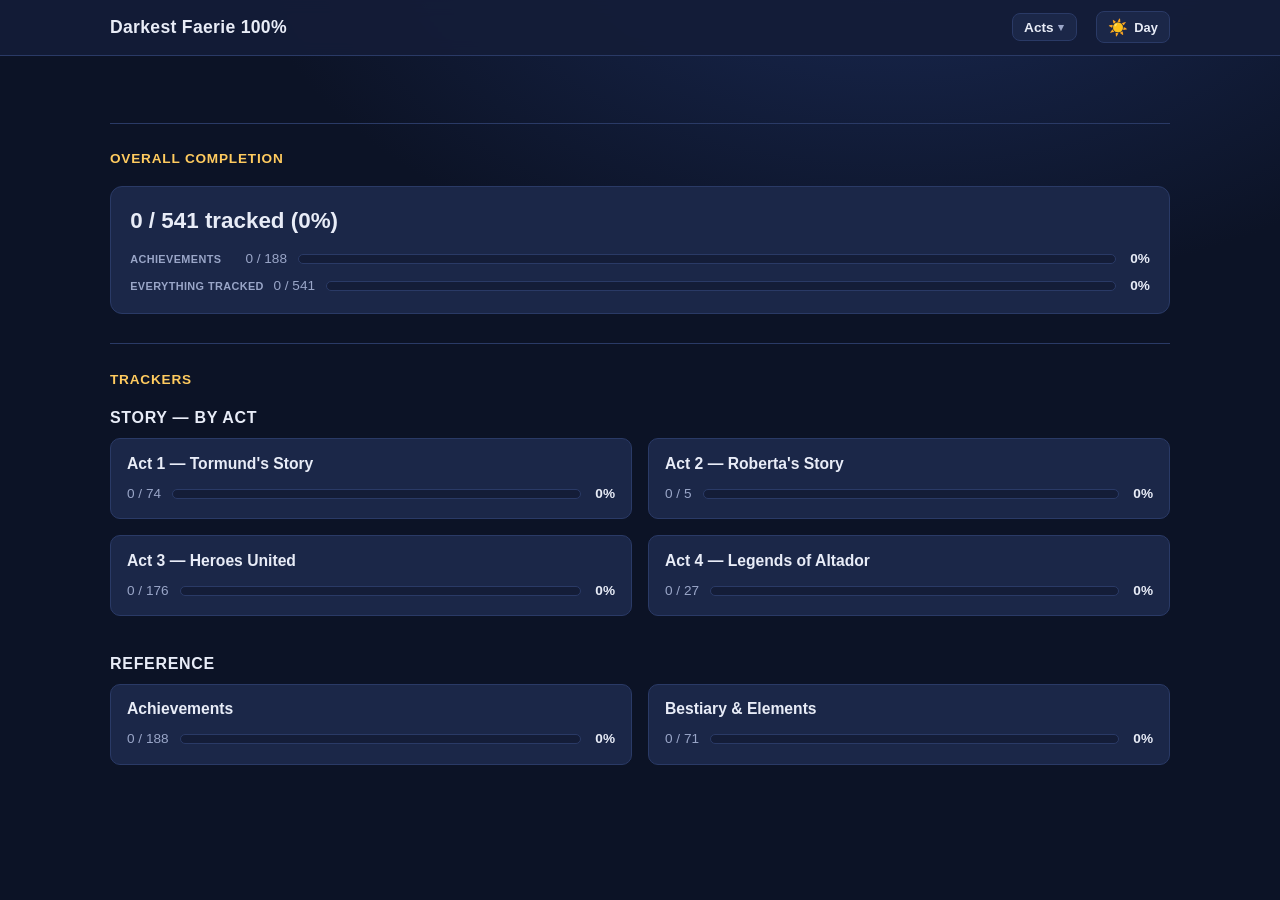
==== index.html @ 039766f1 "Initial Darkest Faerie completion tracker Scaffold a static, no-framework completion tracker for Neo" ====
<!DOCTYPE html>
<html lang="en">
<head>
    <meta charset="UTF-8">
    <meta name="viewport" content="width=device-width, initial-scale=1.0">
    <meta http-equiv="Content-Security-Policy" content="default-src 'self'; img-src 'self' data:; style-src 'self' 'unsafe-inline'; object-src 'none'; base-uri 'self'; form-action 'self'">
    <title>Darkest Faerie 100%</title>
    <script src="js/theme.js"></script>
    <link rel="stylesheet" href="css/main.css">
</head>
<!--
    Landing page. Shows overall completion plus one card per tracker
    (progress read live from localStorage by js/df-summary.js + js/landing.js).
    All visible text lives in lang/messages/en/index.json.
-->
<body data-page="index" data-root="./">
    <nav>
        <div class="container">
            <div class="nav-content">
                <a href="./" class="logo" id="logo-name"></a>
                <div class="nav-right">
                    <ul class="nav-links">
                    <li class="has-menu">
                        <button class="nav-menu-btn" id="games-menu-btn" type="button" aria-haspopup="true" aria-expanded="false">Acts <span class="caret" aria-hidden="true">&#9662;</span></button>
                        <ul class="nav-menu" id="games-menu">
                        <li><a href="tools/act1.html">Act 1 — Tormund's Story</a></li>
                        <li><a href="tools/act2.html">Act 2 — Roberta's Story</a></li>
                        <li><a href="tools/act3.html">Act 3 — Heroes United</a></li>
                        <li><a href="tools/act4.html">Act 4 — Legends of Altador</a></li>
                        <li><a href="tools/achievements.html">Achievements</a></li>
                        <li><a href="tools/bestiary.html">Bestiary &amp; Elements</a></li>
                        </ul>
                    </li>
                    </ul>
                    <div class="theme-toggle">
                        <button id="themeToggle" class="theme-btn" type="button">
                            <span class="theme-icon" id="theme-icon" aria-hidden="true"></span>
                            <span class="theme-text" id="theme-text"></span>
                        </button>
                    </div>
                </div>
            </div>
        </div>
    </nav>

    <div class="container">
        <section class="project-hero landing-hero">
            <figure class="banner landing-banner"><img class="banner-img" src="images/banners/series.jpg" alt=""></figure>
        </section>

        <main class="main-content">
            <section class="section">
                <h2 id="lg-total-label"></h2>
                <div id="series-total" class="series-total"></div>
            </section>

            <section class="section">
                <h2 id="lg-games-label"></h2>
                <div id="collections"></div>
            </section>
        </main>
    </div>

    <script src="js/i18n.js"></script>
    <script src="js/df-common.js"></script>
    <script src="js/act1-data.js"></script>
    <script src="js/act2-data.js"></script>
    <script src="js/act3-data.js"></script>
    <script src="js/act4-data.js"></script>
    <script src="js/achievements-data.js"></script>
    <script src="js/bestiary-data.js"></script>
    <script src="js/df-summary.js"></script>
    <script src="js/landing.js"></script>
    <script src="js/banners.js"></script>
    <script src="js/nav.js"></script>
</body>
</html>
---- css/main.css ----
/* ============================================================
   Site-wide theme — dark navy palette shared with the melding
   calculator. Blue/gold accents (colourblind-safe pairing);
   state is never shown by colour alone.
   ============================================================ */
:root {
    --bg: #0c1326;
    --panel: #141d38;
    --panel2: #1b2748;
    --line: #2a3a66;
    --ink: #e8ecf7;
    --dim: #9aa6c8;
    --accent: #5fb3ff;
    --accent2: #ffcb5f;
    --ok: #56d98b;
    --ok-bg: rgba(86, 217, 139, 0.14);
    --glow: #1a2a55;
    --chip: #243466;
    /* Fixed character signature colours (never themed by active character). */
    --terra: #ff8a73;
    --ventus: #6fd58c;
    --aqua: #6fb8ff;
    --nav-bg: rgba(20, 29, 56, 0.92);
    /* Scrim layered over per-game wallpapers so text stays readable. */
    --bg-scrim: linear-gradient(rgba(12, 19, 38, 0.62), rgba(12, 19, 38, 0.78));
}

* {
    margin: 0;
    padding: 0;
    box-sizing: border-box;
}

html {
    scroll-behavior: smooth;
    /* Dark base so a short page / iOS rubber-band never shows white. */
    background: var(--bg);
}

body {
    font-family: -apple-system, BlinkMacSystemFont, "Segoe UI", Roboto, Helvetica, Arial, sans-serif;
    line-height: 1.5;
    color: var(--ink);
    /* No background-attachment: fixed — it tears/leaves white gaps when
       scrolling on iOS. The per-game wallpaper uses a fixed ::before
       layer instead (see the per-game background block). */
    background: radial-gradient(1200px 700px at 70% -10%, var(--glow) 0%, var(--bg) 55%);
    min-height: 100vh;
    -webkit-font-smoothing: antialiased;
}

.container {
    max-width: 1100px;
    margin: 0 auto;
    padding: 0 20px;
}

a {
    color: var(--accent);
}

a:focus, button:focus {
    outline: 2px solid var(--accent);
    outline-offset: 2px;
}

/* ---------- Navigation ---------- */
nav {
    background: var(--nav-bg);
    backdrop-filter: blur(8px);
    border-bottom: 1px solid var(--line);
    position: sticky;
    top: 0;
    z-index: 100;
}

.nav-content {
    display: flex;
    justify-content: space-between;
    align-items: center;
    padding: 0.7rem 0;
    gap: 1rem;
}

.nav-right {
    display: flex;
    align-items: center;
    gap: 1.2rem;
}

.logo {
    font-size: 1.1rem;
    font-weight: 700;
    color: var(--ink);
    text-decoration: none;
    letter-spacing: 0.3px;
    white-space: nowrap;
}

.nav-links {
    display: flex;
    list-style: none;
    gap: 0.2rem;
    flex-wrap: wrap;
}

.nav-links a {
    text-decoration: none;
    color: var(--dim);
    font-weight: 600;
    font-size: 0.85rem;
    padding: 0.35rem 0.7rem;
    border-radius: 8px;
    border: 1px solid transparent;
}

.nav-links a:hover {
    color: var(--ink);
    background: var(--panel2);
    border-color: var(--line);
}

/* ---------- Language toggle (top right, persistent) ---------- */
.lang-btn {
    display: flex;
    align-items: center;
    gap: 0.4rem;
    background: var(--panel2);
    border: 1px solid var(--line);
    border-radius: 8px;
    padding: 0.35rem 0.7rem;
    cursor: pointer;
    font-weight: 700;
    font-size: 0.8rem;
    color: var(--ink);
}

.lang-btn:hover {
    border-color: var(--accent);
    color: var(--accent);
}

.flag {
    font-size: 1rem;
}

/* ---------- Hero / about ---------- */
.about-section {
    padding: 2.6rem 0 1.8rem;
}

.about-section h1 {
    font-size: 2.2rem;
    margin-bottom: 0.2rem;
    letter-spacing: 0.3px;
}

.subtitle {
    font-size: 1.05rem;
    color: var(--accent);
    font-weight: 600;
    margin-bottom: 1.1rem;
}

.about-text p {
    color: var(--dim);
    max-width: 70ch;
    margin-bottom: 0.8rem;
    font-size: 0.97rem;
}

.cta-buttons {
    display: flex;
    gap: 0.7rem;
    flex-wrap: wrap;
    margin-top: 1.2rem;
}

.cta-button {
    display: inline-block;
    padding: 0.55rem 1.2rem;
    text-decoration: none;
    border-radius: 8px;
    font-weight: 700;
    font-size: 0.9rem;
    border: 1px solid var(--line);
}

.cta-button.primary {
    background: var(--accent);
    color: #06203b;
    border-color: var(--accent);
}

.cta-button.primary:hover {
    background: #7cc2ff;
}

.cta-button.secondary {
    background: var(--panel2);
    color: var(--ink);
}

.cta-button.secondary:hover {
    border-color: var(--accent);
    color: var(--accent);
}

/* ---------- Sections ---------- */
.main-content {
    padding-bottom: 3rem;
}

.section {
    padding: 1.6rem 0 0.6rem;
    border-top: 1px solid var(--line);
    margin-top: 1.2rem;
}

.section h2 {
    font-size: 0.85rem;
    text-transform: uppercase;
    letter-spacing: 0.8px;
    color: var(--accent2);
    margin-bottom: 1rem;
    font-weight: 700;
}

.section h3 {
    font-size: 1rem;
    color: var(--ink);
    margin-bottom: 0.5rem;
}

/* ---------- Skills ---------- */
.skills-grid {
    display: grid;
    grid-template-columns: repeat(auto-fit, minmax(240px, 1fr));
    gap: 1rem;
}

.skill-category {
    background: var(--panel2);
    border: 1px solid var(--line);
    border-radius: 10px;
    padding: 0.9rem 1rem;
}

.skill-category h3 {
    font-size: 0.8rem;
    text-transform: uppercase;
    letter-spacing: 0.6px;
    color: var(--dim);
    margin-bottom: 0.6rem;
}

.skill-tags {
    display: flex;
    flex-wrap: wrap;
    gap: 0.35rem;
}

.skill-tag {
    background: var(--chip);
    color: var(--ink);
    padding: 0.15rem 0.6rem;
    border-radius: 6px;
    font-size: 0.78rem;
    font-weight: 600;
    border: 1px solid var(--line);
}

/* ---------- Project / tool cards ---------- */
.project-grid {
    display: grid;
    grid-template-columns: repeat(auto-fit, minmax(300px, 1fr));
    gap: 1rem;
}

.project-card {
    background: var(--panel2);
    border: 1px solid var(--line);
    border-radius: 10px;
    padding: 1rem 1.1rem;
}

a.project-card {
    display: block;
    text-decoration: none;
    color: inherit;
}

a.project-card:hover {
    border-color: var(--accent);
}

a.project-card:hover h3 {
    color: var(--accent);
}

.project-card h3 {
    font-size: 1rem;
    margin-bottom: 0.4rem;
}

.project-card p {
    color: var(--dim);
    font-size: 0.88rem;
    margin-bottom: 0.7rem;
}

.project-meta {
    display: flex;
    flex-wrap: wrap;
    gap: 0.35rem;
}

.tech-tag {
    background: var(--chip);
    border: 1px solid var(--line);
    color: var(--dim);
    padding: 0.1rem 0.55rem;
    border-radius: 6px;
    font-size: 0.74rem;
    font-weight: 600;
}

/* ---------- Tools: Games > series > game hierarchy ---------- */
.series-group {
    margin-bottom: 1.6rem;
}

.series-title {
    font-size: 1.15rem;
    color: var(--ink);
    margin-bottom: 0.8rem;
    padding-bottom: 0.4rem;
    border-bottom: 1px solid var(--line);
}

.game-group {
    margin: 0 0 1.2rem 0.2rem;
    padding-left: 0.9rem;
    border-left: 2px solid var(--line);
}

.game-title {
    font-size: 0.85rem;
    text-transform: uppercase;
    letter-spacing: 0.6px;
    color: var(--accent);
    margin-bottom: 0.7rem;
}

/* ---------- Education / experience rows ---------- */
.education-timeline {
    display: flex;
    flex-direction: column;
}

.education-item {
    padding: 0.8rem 0;
    border-bottom: 1px solid var(--line);
}

.education-item:last-child {
    border-bottom: none;
}

.education-item h3 {
    font-size: 0.98rem;
    margin-bottom: 0.1rem;
}

.education-meta {
    color: var(--accent2);
    font-size: 0.8rem;
    font-weight: 600;
    margin-bottom: 0.3rem;
}

.education-item p {
    color: var(--dim);
    font-size: 0.9rem;
    max-width: 75ch;
}

/* ---------- Contact ---------- */
.contact-info {
    display: grid;
    grid-template-columns: repeat(auto-fit, minmax(220px, 1fr));
    gap: 0.8rem;
}

.contact-item {
    background: var(--panel2);
    border: 1px solid var(--line);
    border-radius: 10px;
    padding: 0.8rem 1rem;
    display: flex;
    align-items: baseline;
    gap: 0.6rem;
    flex-wrap: wrap;
}

.contact-icon {
    font-size: 1rem;
}

.contact-item h3 {
    font-size: 0.8rem;
    text-transform: uppercase;
    letter-spacing: 0.5px;
    color: var(--dim);
    margin: 0;
}

.contact-item p {
    font-size: 0.9rem;
    color: var(--ink);
    width: 100%;
}

/* ---------- Project pages ---------- */
.project-hero {
    padding: 2.2rem 0 0.8rem;
}

.project-hero h1 {
    font-size: 1.9rem;
    margin-bottom: 0.2rem;
}

.project-hero p {
    color: var(--accent);
    font-weight: 600;
    font-size: 1rem;
}

.project-content {
    padding-bottom: 3rem;
}

.project-content .section p {
    color: var(--dim);
    font-size: 0.95rem;
    max-width: 75ch;
    margin-bottom: 0.9rem;
}

.project-content .section ul {
    color: var(--dim);
    font-size: 0.95rem;
    margin: 0 0 0.9rem 1.3rem;
}

.project-content .section li {
    margin-bottom: 0.3rem;
}

.project-content h3 {
    font-size: 0.85rem;
    text-transform: uppercase;
    letter-spacing: 0.7px;
    color: var(--accent2);
    margin: 1.4rem 0 0.6rem;
}

.project-image {
    display: block;
    width: 100%;
    max-width: 640px;
    border-radius: 10px;
    border: 1px solid var(--line);
    margin: 1rem 0 1.2rem;
}

.project-links {
    display: flex;
    gap: 0.7rem;
    margin: 1.4rem 0 0;
    flex-wrap: wrap;
}

.project-link {
    display: inline-flex;
    align-items: center;
    gap: 0.4rem;
    background: var(--panel2);
    color: var(--ink);
    text-decoration: none;
    padding: 0.5rem 1rem;
    border: 1px solid var(--line);
    border-radius: 8px;
    font-weight: 600;
    font-size: 0.88rem;
}

.project-link:hover {
    border-color: var(--accent);
    color: var(--accent);
}

.back-button {
    margin-bottom: 1.2rem;
    color: var(--dim);
}

/* ---------- Mobile ---------- */
@media (max-width: 768px) {
    .nav-content {
        flex-direction: column;
        gap: 0.5rem;
        padding: 0.6rem 0;
    }

    .nav-right {
        flex-direction: column;
        gap: 0.5rem;
    }

    .nav-links {
        justify-content: center;
    }

    .about-section h1 {
        font-size: 1.7rem;
    }

    .skills-grid,
    .project-grid {
        grid-template-columns: 1fr;
    }

    .game-cards {
        grid-template-columns: 1fr;
    }

    /* Scale headings down so they don't dominate a phone screen. */
    .landing-hero h1,
    .project-hero h1 {
        font-size: 1.5rem;
    }

    .series-headline {
        font-size: 1.15rem;
    }

    .landing-hero p,
    .about-text p {
        font-size: 0.9rem;
    }

    .collection-title,
    .section h2 {
        font-size: 0.78rem;
    }

    .container {
        padding: 0 14px;
    }
}

/* ============================================================
   Day (bright) theme — opt-in via the Night/Day toggle. Night
   is the default (the :root palette above); this muted, low-glare
   light palette only applies when the user opts in. Kept after
   :root so it wins on equal specificity. Per-game backgrounds will
   be layered on top of these later.
   ============================================================ */
[data-theme="day"] {
    --bg: #e6eaf4;
    --panel: #f2f4fb;
    --panel2: #e8ecf7;
    --line: #c3cadd;
    --ink: #1b2440;
    --dim: #4a5570;
    --accent: #2c63c8;
    --accent2: #8a6200;
    --ok: #1f9d5a;
    --ok-bg: rgba(31, 157, 90, 0.13);
    --glow: #eef2fb;
    --chip: #d8deee;
    --terra: #c24a30;
    --ventus: #1f9d5a;
    --aqua: #2c63c8;
    --nav-bg: rgba(238, 241, 248, 0.92);
    --bg-scrim: linear-gradient(rgba(230, 234, 244, 0.55), rgba(230, 234, 244, 0.72));
}

[data-theme="day"] body {
    background: radial-gradient(1200px 700px at 70% -10%, var(--glow) 0%, var(--bg) 55%);
}

/* ---------- Per-character accent schemes (DF BBS tracker) ----------
   Only the primary accent + background glow shift; the neutral panels, text
   and the gold secondary accent stay put, so contrast/readability hold.
   Terra = warm red, Ventus = green, Aqua = the original blue. */
[data-char="terra"]  { --accent: #ff8a73; --glow: #34202a; }
[data-char="ventus"] { --accent: #57d68f; --glow: #163a2c; }
[data-char="aqua"]   { --accent: #5fb3ff; --glow: #1a2a55; }
[data-char="sora"]   { --accent: #5fb3ff; --glow: #1a2a55; }
[data-char="riku"]   { --accent: #b98cff; --glow: #261a3a; }
[data-theme="day"][data-char="terra"]  { --accent: #c24a30; --glow: #fbeeec; }
[data-theme="day"][data-char="ventus"] { --accent: #1f9d5a; --glow: #ecf7f0; }
[data-theme="day"][data-char="aqua"]   { --accent: #2c63c8; --glow: #eef2fb; }
[data-theme="day"][data-char="sora"]   { --accent: #2c63c8; --glow: #eef2fb; }
[data-theme="day"][data-char="riku"]   { --accent: #6a3fc0; --glow: #f1ecfb; }

/* ---------- Theme toggle (mirrors the language toggle) ---------- */
.theme-btn {
    display: flex;
    align-items: center;
    gap: 0.4rem;
    background: var(--panel2);
    border: 1px solid var(--line);
    border-radius: 8px;
    padding: 0.35rem 0.7rem;
    cursor: pointer;
    font-weight: 700;
    font-size: 0.8rem;
    color: var(--ink);
}

.theme-btn:hover {
    border-color: var(--accent);
    color: var(--accent);
}

.theme-icon {
    font-size: 1rem;
}

/* ---------- Banner images (per game) ----------
   Shown by default; js/banners.js (or js/landing.js) hides a figure only
   if its image fails to load, so a missing file shows nothing. */
.banner {
    display: block;
    margin: 0 0 1.2rem;
}

.banner img {
    display: block;
    width: 100%;
    height: auto;
    border-radius: 12px;
    border: 1px solid var(--line);
}

/* ---------- Landing page ---------- */
.landing-banner {
    margin-bottom: 1.4rem;   /* spans the full content width */
}
/* The series banner is a low-resolution source; at full width its natural
   height looks over-stretched. Cap it to a wide hero strip with object-fit
   cover so it keeps full width and aspect (cropped, never squished). */
.landing-banner img {
    aspect-ratio: 2.95;
    height: auto;
    object-fit: cover;
    object-position: center 40%;
}

.landing-hero h1 {
    font-size: 2rem;
}

.landing-hero p {
    color: var(--dim);
    font-weight: 400;
    font-size: 0.97rem;
    max-width: 70ch;
    margin-top: 0.4rem;
}

.series-total {
    background: var(--panel2);
    border: 1px solid var(--line);
    border-radius: 12px;
    padding: 1.1rem 1.2rem;
}

.series-headline {
    font-size: 1.4rem;
    font-weight: 700;
    color: var(--ink);
    margin-bottom: 0.7rem;
    font-variant-numeric: tabular-nums;
}

.progbar {
    display: flex;
    align-items: center;
    gap: 0.7rem;
}

.progbar-num {
    font-variant-numeric: tabular-nums;
    color: var(--dim);
    font-size: 0.85rem;
    white-space: nowrap;
}

.progbar-track {
    flex: 1;
    height: 10px;
    min-width: 80px;
    border-radius: 6px;
    background: var(--panel);
    border: 1px solid var(--line);
    overflow: hidden;
}

.progbar-track > i {
    display: block;
    height: 100%;
    background: var(--accent);
}

/* Completed bar turns green; the always-present "100%" number carries
   the meaning too, so it is never colour-alone. */
.progbar-track.full > i {
    background: #6fe39a;
}

.progbar-pct {
    font-variant-numeric: tabular-nums;
    color: var(--ink);
    font-weight: 700;
    font-size: 0.85rem;
    min-width: 3ch;
    text-align: right;
}

/* Two-metric rows: Achievements (platform trophies) over full 100%
   completion. The achievements bar is gold so the two read apart even
   before either hits green at 100%. */
.prograw {
    display: flex;
    align-items: center;
    gap: 0.6rem;
    margin-top: 6px;
}
.prograw .progbar {
    flex: 1;
}
.prograw-label {
    min-width: 6.6rem;
    font-size: 0.68rem;
    text-transform: uppercase;
    letter-spacing: 0.4px;
    font-weight: 700;
    color: var(--dim);
}
.prograw.ach .progbar-track:not(.full) > i {
    background: var(--accent2);
}

.game-cards {
    display: grid;
    /* Two wide columns: a 4-game collection becomes a clean 2x2, a 2-game
       collection fills one row, a single game takes one column. Collapses
       to one column on mobile (see the media query below). */
    grid-template-columns: repeat(2, 1fr);
    gap: 1rem;
}

.game-card {
    display: flex;
    flex-direction: column;
    background: var(--panel2);
    border: 1px solid var(--line);
    border-radius: 10px;
    overflow: hidden;
    text-decoration: none;
    color: inherit;
}

.game-card:hover {
    border-color: var(--accent);
}

/* Banner art sits flush at the top of the card (revealed by JS on load). */
.game-card .card-banner {
    margin: 0;
}

.game-card .card-banner img {
    border: 0;
    border-radius: 0;
    border-bottom: 1px solid var(--line);
}

.game-card-body {
    padding: 0.8rem 1rem 0.9rem;
    display: flex;
    flex-direction: column;
    gap: 0.5rem;
}

.game-card-body h3 {
    margin: 0;
    font-size: 0.98rem;
}

.game-card:hover .game-card-body h3 {
    color: var(--accent);
}

/* ---------- HD-collection grouping on the landing page ---------- */
.collection {
    margin-bottom: 2.2rem;
}

.collection-hero {
    margin: 0 0 0.9rem;
}

.collection-hero img {
    border-radius: 12px;
    border: 1px solid var(--line);
}

.collection-title {
    font-size: 0.85rem;
    text-transform: uppercase;
    letter-spacing: 0.7px;
    color: var(--accent2);
    margin: 0 0 0.8rem;
    font-weight: 700;
}

/* ---------- Game logo in each tracker header ----------
   Logos are transparent PNGs; shown small with no box, revealed on load. */
.df-logo {
    margin: 2px 0 10px;
    text-align: left;
}

.df-logo img {
    width: auto;
    max-width: 100%;
    max-height: 78px;
    border: 0;
    border-radius: 0;
}

/* ============================================================
   Per-game background art (night AND day). Each tracker gets its own
   DF-motif wallpaper, keyed on data-page. A translucent scrim
   (--bg-scrim) is layered over the image so page text stays readable;
   day mode swaps in the lighter wallpaper variant. Per page we only set
   --bg-img (dark vs _light per theme); the shared rule does the rest.
   ============================================================ */
body[data-page="df1-tracker"],
body[data-page="df-com-tracker"],
body[data-page="df2-tracker"],
body[data-page="df-bbs-tracker"],
body[data-page="df-ddd-tracker"],
body[data-page="df02-tracker"],
body[data-page="df3-tracker"],
body[data-page="df-melding"] {
    /* Transparent so the fixed ::before wallpaper shows through; the dark
       html background is the fallback. (A solid body background here would
       paint over the negative-z ::before and hide it.) */
    background: transparent;
}

/* Fixed wallpaper layer (a real fixed element, unlike the buggy
   background-attachment: fixed) sat behind the page content. */
body[data-page="df1-tracker"]::before,
body[data-page="df-com-tracker"]::before,
body[data-page="df2-tracker"]::before,
body[data-page="df-bbs-tracker"]::before,
body[data-page="df-ddd-tracker"]::before,
body[data-page="df02-tracker"]::before,
body[data-page="df3-tracker"]::before,
body[data-page="df-melding"]::before {
    content: "";
    position: fixed;
    inset: 0;
    z-index: -1;
    background-image: var(--bg-scrim), var(--bg-img);
    background-repeat: no-repeat;
    background-position: center top;
    background-size: cover;
}

[data-theme="night"] body[data-page="df1-tracker"]    { --bg-img: url("../images/backgrounds/Background_DF1.png"); }
[data-theme="night"] body[data-page="df-com-tracker"] { --bg-img: url("../images/backgrounds/Background_COM.png"); }
[data-theme="night"] body[data-page="df2-tracker"]    { --bg-img: url("../images/backgrounds/Background_DF2.png"); }
[data-theme="night"] body[data-page="df-bbs-tracker"] { --bg-img: url("../images/backgrounds/Background_BBS.png"); }
[data-theme="night"] body[data-page="df-ddd-tracker"] { --bg-img: url("../images/backgrounds/Background_3DS.png"); }
[data-theme="night"] body[data-page="df02-tracker"]   { --bg-img: url("../images/backgrounds/Background_DF02.png"); }
[data-theme="night"] body[data-page="df3-tracker"]    { --bg-img: url("../images/backgrounds/Background_DF3.png"); }
[data-theme="night"] body[data-page="df-melding"]     { --bg-img: url("../images/backgrounds/Background_BBS.png"); }

[data-theme="day"] body[data-page="df1-tracker"]    { --bg-img: url("../images/backgrounds/Background_DF1_light.png"); }
[data-theme="day"] body[data-page="df-com-tracker"] { --bg-img: url("../images/backgrounds/Background_COM_light.png"); }
[data-theme="day"] body[data-page="df2-tracker"]    { --bg-img: url("../images/backgrounds/Background_DF2_light.png"); }
[data-theme="day"] body[data-page="df-bbs-tracker"] { --bg-img: url("../images/backgrounds/Background_BBS_light.png"); }
[data-theme="day"] body[data-page="df-ddd-tracker"] { --bg-img: url("../images/backgrounds/Background_3DS_light.png"); }
[data-theme="day"] body[data-page="df02-tracker"]   { --bg-img: url("../images/backgrounds/Background_DF02_light.png"); }
[data-theme="day"] body[data-page="df3-tracker"]    { --bg-img: url("../images/backgrounds/Background_DF3_light.png"); }
[data-theme="day"] body[data-page="df-melding"]     { --bg-img: url("../images/backgrounds/Background_BBS_light.png"); }

/* ============================================================
   Games dropdown (header). Opens on hover/focus (desktop + keyboard)
   or on click via the .open class (js/nav.js, for touch). Birth by
   Sleep carries a submenu with the Melding Calculator.
   ============================================================ */
.has-menu {
    position: relative;
}

.nav-menu-btn {
    display: inline-flex;
    align-items: center;
    gap: 0.3rem;
    background: var(--panel2);
    border: 1px solid var(--line);
    color: var(--ink);
    font-weight: 600;
    font-size: 0.85rem;
    padding: 0.35rem 0.7rem;
    border-radius: 8px;
    cursor: pointer;
}

.nav-menu-btn:hover,
.has-menu:hover .nav-menu-btn,
.has-menu:focus-within .nav-menu-btn,
.has-menu.open .nav-menu-btn {
    border-color: var(--accent);
    color: var(--accent);
}

.caret {
    color: var(--dim);
    font-size: 0.8em;
}

.nav-menu,
.nav-submenu {
    list-style: none;
    position: absolute;
    min-width: 232px;
    background: var(--panel);
    border: 1px solid var(--line);
    border-radius: 10px;
    padding: 6px;
    box-shadow: 0 12px 30px rgba(0, 0, 0, 0.4);
    display: none;
    z-index: 200;
}

.nav-menu {
    top: calc(100% + 6px);
    left: 0;
}

.nav-submenu {
    top: -7px;
    left: calc(100% + 6px);
    min-width: 200px;
}

/* Opening is driven by .open (js/nav.js hover-intent + click), with
   :focus-within for keyboard users — no bare :hover, so the menu doesn't
   snap shut the instant the pointer leaves the button. */
.has-menu.open > .nav-menu,
.has-menu:focus-within > .nav-menu,
.has-submenu.open > .nav-submenu,
.has-submenu:focus-within > .nav-submenu {
    display: block;
}

.nav-menu a {
    display: flex;
    align-items: center;
    justify-content: space-between;
    gap: 0.6rem;
    white-space: nowrap;
    text-decoration: none;
    color: var(--ink);
    font-size: 0.86rem;
    font-weight: 600;
    padding: 0.5rem 0.7rem;
    border-radius: 7px;
}

/* Submenu (BBS) positions against its own row, not the whole menu. */
.nav-menu li {
    position: relative;
}

.nav-menu a:hover,
.nav-menu a:focus {
    background: var(--panel2);
    color: var(--accent);
    outline: none;
}

/* Mobile: dropdowns flow inline (no hover on touch). */
@media (max-width: 768px) {
    .nav-menu,
    .nav-submenu {
        position: static;
        box-shadow: none;
        min-width: 0;
    }

    .nav-submenu {
        margin: 2px 0 2px 0.9rem;
    }

    /* On touch the whole menu opens via .open (click); show the submenu
       inline so the Melding Calculator is reachable. */
    .has-menu.open > .nav-menu {
        display: block;
    }

    .has-menu.open .nav-submenu {
        display: block;
    }
}

/* ---------- Tracker header readability over the wallpaper ---------- */
.df-header .sub {
    max-width: 80ch;
}

/* Natural link to a game's extra tool (e.g. BBS -> Melding Calculator). */
.df-xlink {
    margin: 8px 0 0;
    font-size: 13px;
    font-weight: 600;
}

.df-xlink a {
    text-decoration: none;
}

.df-xlink a:hover {
    text-decoration: underline;
}
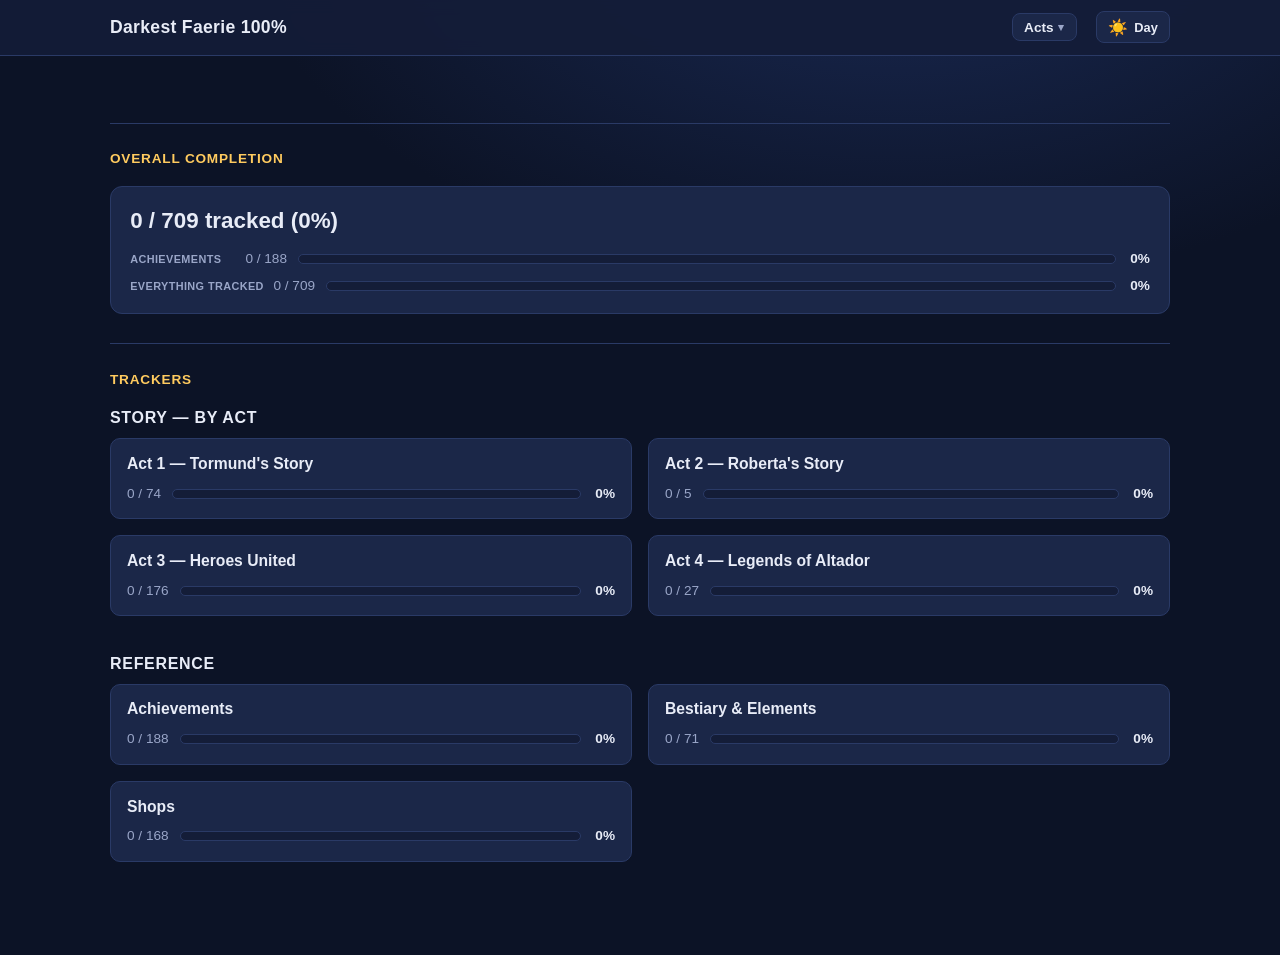
==== commit 9c7e7cff: "Add Shops page; enrich Bestiary with locations & counter-elements Bestiary: add a "Beat with" column" ====
--- a/index.html
+++ b/index.html
@@ -29,6 +29,7 @@
                         <li><a href="tools/act4.html">Act 4 — Legends of Altador</a></li>
                         <li><a href="tools/achievements.html">Achievements</a></li>
                         <li><a href="tools/bestiary.html">Bestiary &amp; Elements</a></li>
+                        <li><a href="tools/shops.html">Shops</a></li>
                         </ul>
                     </li>
                     </ul>
@@ -69,6 +70,7 @@
     <script src="js/act4-data.js"></script>
     <script src="js/achievements-data.js"></script>
     <script src="js/bestiary-data.js"></script>
+    <script src="js/shops-data.js"></script>
     <script src="js/df-summary.js"></script>
     <script src="js/landing.js"></script>
     <script src="js/banners.js"></script>
